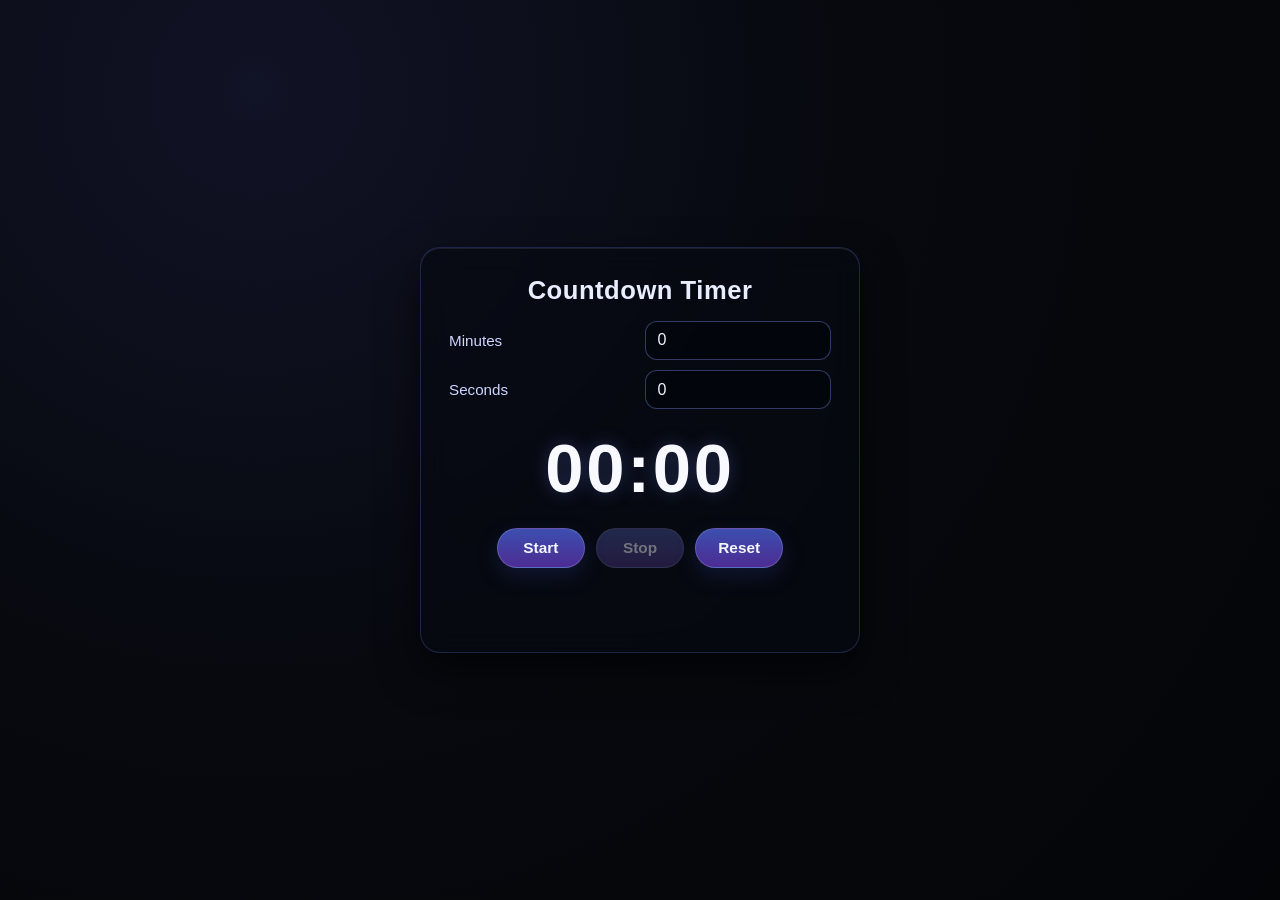
==== index.html @ af323a93 "Add root redirect to countdown timer" ====
<!doctype html>
<html lang="en">
<head>
  <meta charset="utf-8" />
  <meta http-equiv="refresh" content="0; url=/countdown-timer/index.html" />
  <meta name="viewport" content="width=device-width, initial-scale=1" />
  <title>Redirecting...</title>
  <script>window.location.replace('/countdown-timer/index.html');</script>
</head>
<body>
  <p>Redirecting to <a href="/countdown-timer/index.html">Countdown Timer</a>...</p>
</body>
</html>
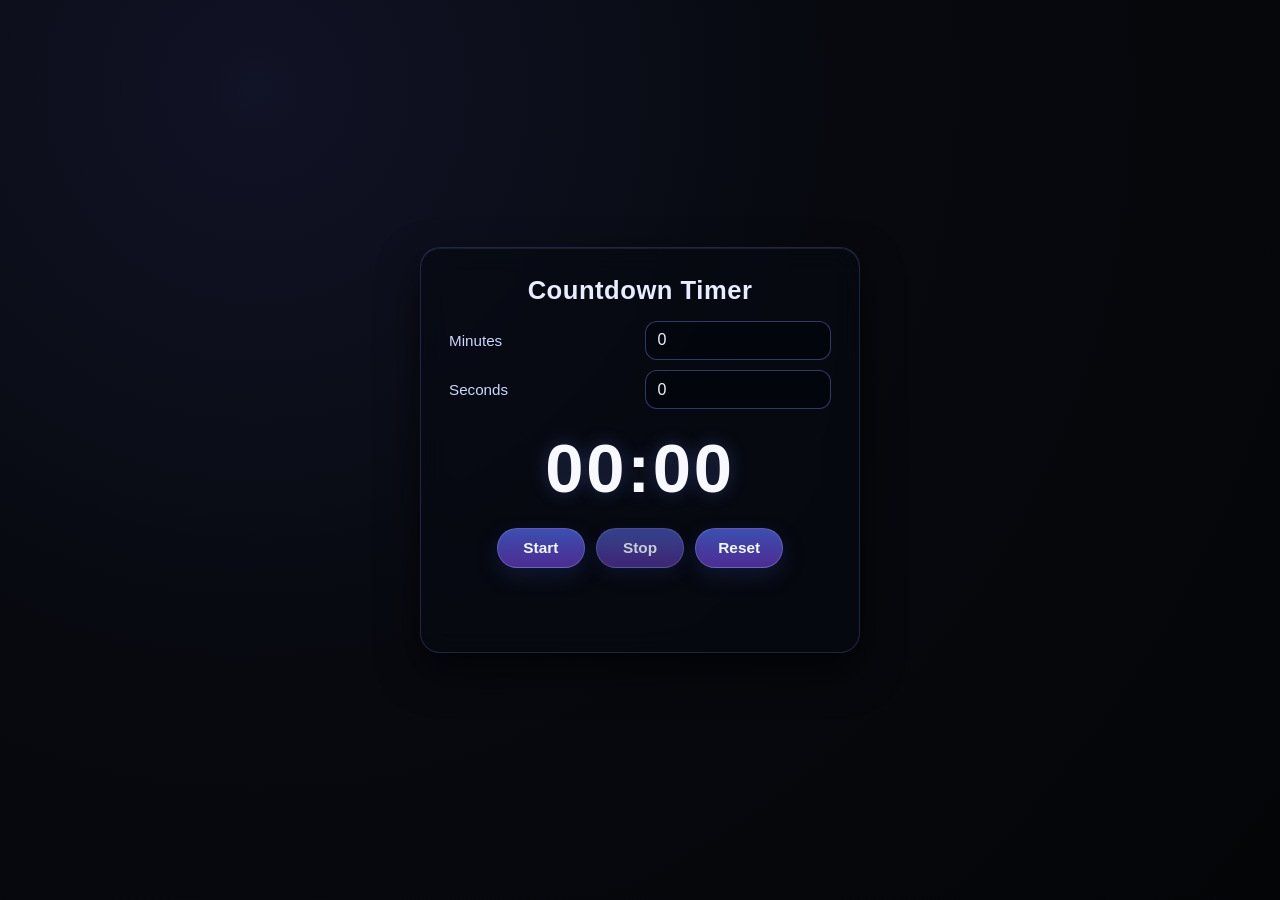
==== commit 9741574f: "Rename html to index.html" ====
--- a/index.html
+++ b/index.html
@@ -1,13 +1,14 @@
-<!doctype html>
+<!DOCTYPE html>
 <html lang="en">
-<head>
-  <meta charset="utf-8" />
-  <meta http-equiv="refresh" content="0; url=/countdown-timer/index.html" />
-  <meta name="viewport" content="width=device-width, initial-scale=1" />
-  <title>Redirecting...</title>
-  <script>window.location.replace('/countdown-timer/index.html');</script>
-</head>
-<body>
-  <p>Redirecting to <a href="/countdown-timer/index.html">Countdown Timer</a>...</p>
-</body>
+  <head>
+    <meta charset="UTF-8" />
+    <meta http-equiv="refresh" content="0; url=./countdown-timer/" />
+    <title>Redirecting...</title>
+  </head>
+  <body>
+    <p>
+      Redirecting to
+      <a href="./countdown-timer/">Countdown Timer</a>
+    </p>
+  </body>
 </html>
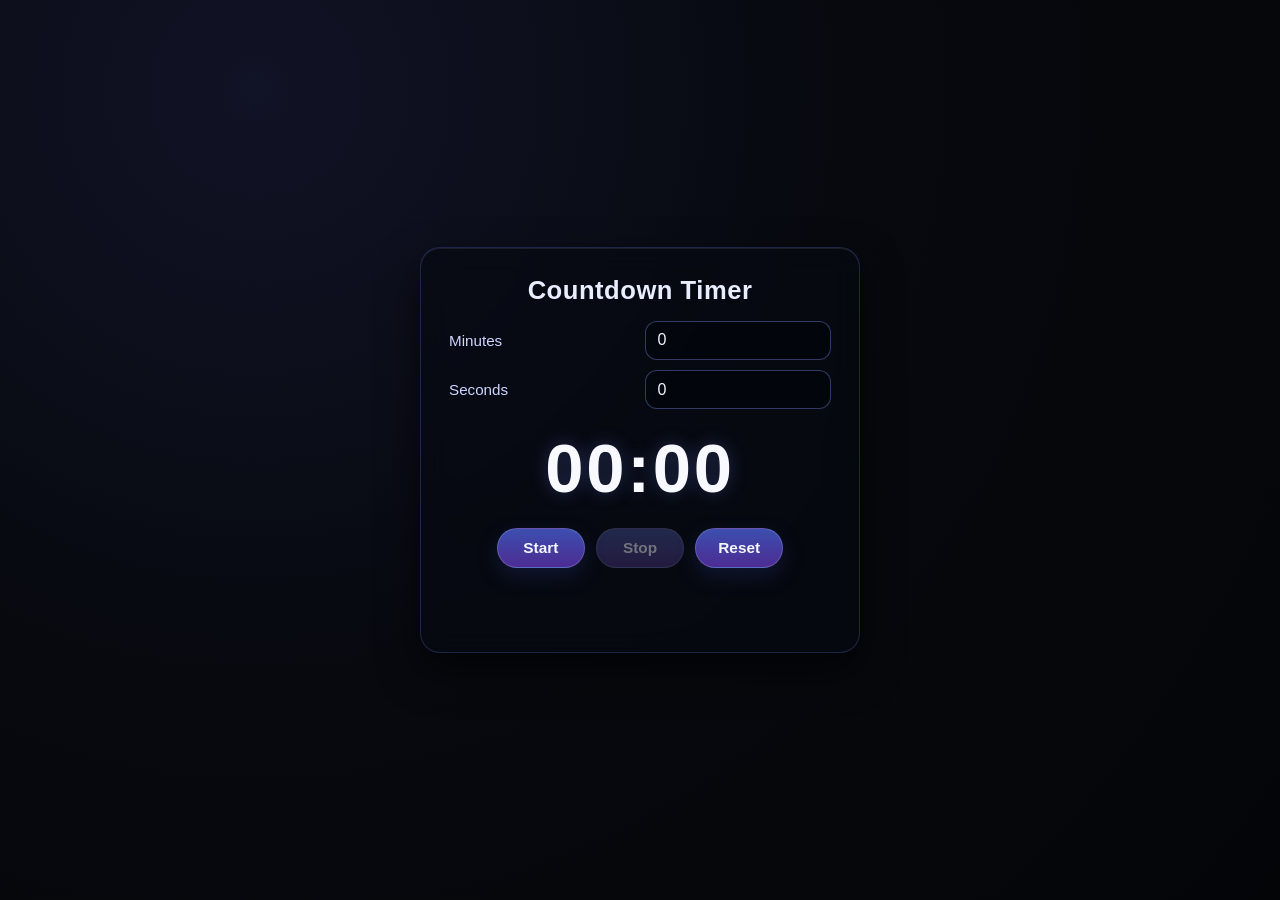
==== commit 717b1a89: "Merge pull request #3 from playertraveler/codex/implement-countdown-timer-application-vd0q7r Add sta" ====
--- a/index.html
+++ b/index.html
@@ -1,14 +1,13 @@
-<!DOCTYPE html>
+<!doctype html>
 <html lang="en">
-  <head>
-    <meta charset="UTF-8" />
-    <meta http-equiv="refresh" content="0; url=./countdown-timer/" />
-    <title>Redirecting...</title>
-  </head>
-  <body>
-    <p>
-      Redirecting to
-      <a href="./countdown-timer/">Countdown Timer</a>
-    </p>
-  </body>
+<head>
+  <meta charset="utf-8" />
+  <meta http-equiv="refresh" content="0; url=/countdown-timer/index.html" />
+  <meta name="viewport" content="width=device-width, initial-scale=1" />
+  <title>Redirecting...</title>
+  <script>window.location.replace('/countdown-timer/index.html');</script>
+</head>
+<body>
+  <p>Redirecting to <a href="/countdown-timer/index.html">Countdown Timer</a>...</p>
+</body>
 </html>
